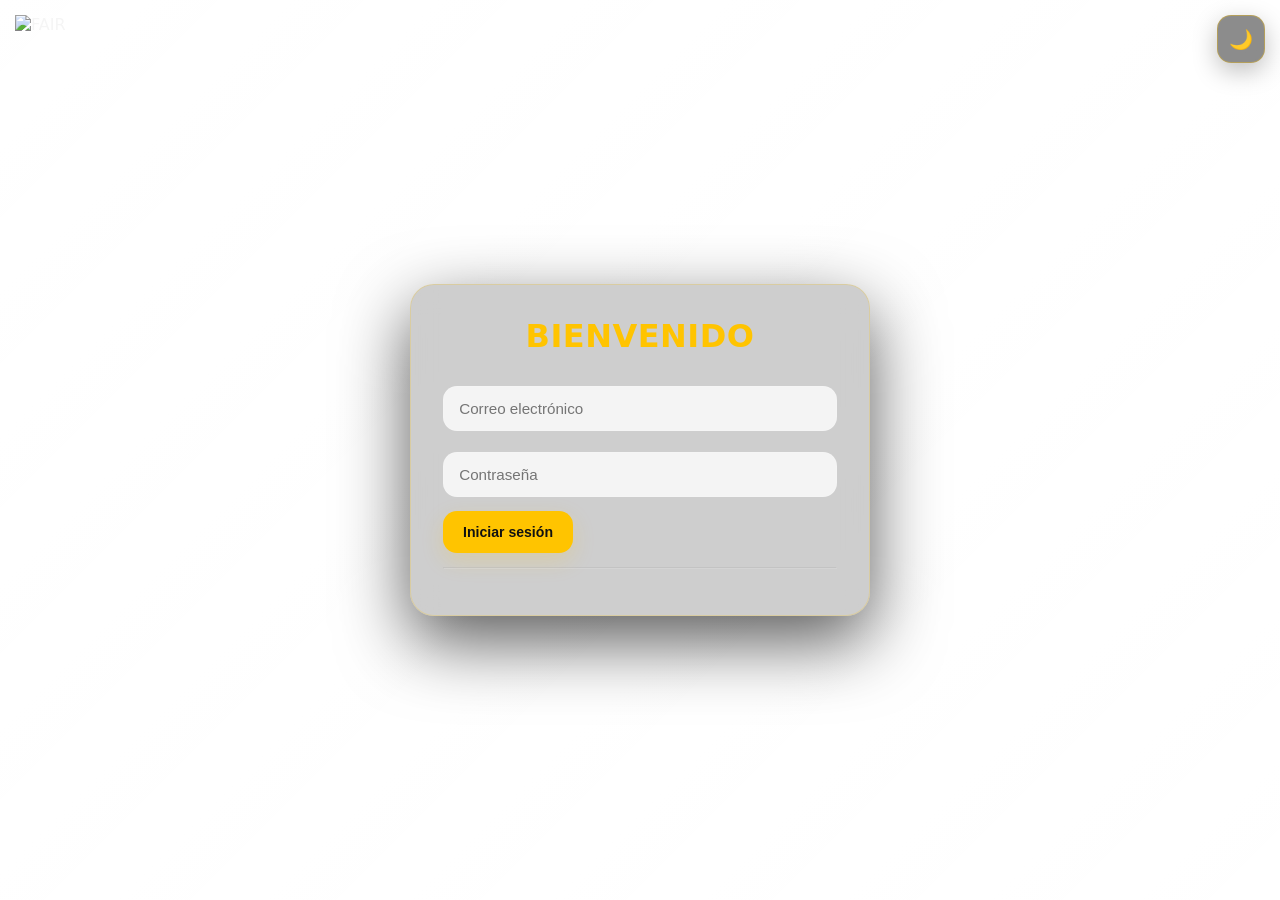
==== index - copia.html @ 2ac015f3 "se hacen mejoras ahora solo se muestran los ejercicios en curso" ====
<!DOCTYPE html>
<html lang="es">
<head>
  <meta charset="UTF-8" />
  <meta name="viewport" content="width=device-width, initial-scale=1.0">
  <title>Entrenador Físico - Plataforma</title>
  <link rel="stylesheet" href="styles.css">
</head>
<body>

  <!-- Interruptor Día/Noche -->
  <button id="modeSwitch" class="toggle-switch" title="Modo Día/Noche">🌙</button>

  <!-- INFO SESIÓN -->
  <div style="position:fixed; left:16px; bottom:16px; display:flex; gap:10px; z-index:20;">
    
    <button id="btnLogout" class="btn hidden" style="width:auto; padding:10px 12px;">Salir</button>
  </div>

  <!-- LOGIN -->
   <div class="brand-logo">
  <img
    src="https://res.cloudinary.com/djkpxiffa/image/upload/v1782253104/IMG_6513_eyqvqr.png"
    alt="FAIR">
  </div>
  <div class="container" id="loginPage">
    <h1 class="title">Bienvenido</h1>

    <input type="email" id="emailInput" placeholder="Correo electrónico">
    <input type="password" id="passwordInput" placeholder="Contraseña">
    <button class="btn" id="btnLogin">Iniciar sesión</button>

    <hr style="margin:14px 0; opacity:.2">

    
  </div>

  <!-- CUESTIONARIO -->
  <div class="container hidden" id="questionnairePage">
    <h1 class="title">Cuestionario Inicial</h1>

    <div class="slide">1. Prueba de Cooper: corre 12 minutos y registra la distancia.</div>
    <div class="slide">2. Prueba VAM: test progresivo para medir velocidad aeróbica máxima.</div>

    <div class="slide">
      <label>3. Objetivo principal:</label><br>
      <label><input type="radio" name="objetivo" value="Pérdida de peso"> Pérdida de peso</label><br>
      <label><input type="radio" name="objetivo" value="Hipertrofia"> Hipertrofia</label><br>
      <label><input type="radio" name="objetivo" value="Fuerza"> Fuerza</label><br>
      <label><input type="radio" name="objetivo" value="Prescripción médica"> Prescripción médica</label>
    </div>

    <div class="slide">4. Define un objetivo claro y medible.</div>
    <div class="slide">5. Da seguimiento a tu progreso.</div>
    <div class="slide">6. Fija tiempos realistas.</div>
    <div class="slide">7. Ajusta y celebra logros.</div>
    <div class="slide">8. No te compares con otros.</div>

    <div class="btn-row">
      <button class="btn" id="prevBtn">Anterior</button>
      <button class="btn" id="nextBtn">Siguiente</button>
    </div>
  </div>

<!-- DASHBOARD -->
<div class="container hidden dashboard-page" id="dashboardPage">

  <!-- HEADER -->
  <header class="dashboard-header">
    <div>
      <p class="dashboard-welcome">Bienvenido de nuevo 👋</p>
      <h1 class="dashboard-name" id="dashboardUserName">
        Usuario
      </h1>
    </div>

    <button class="dashboard-avatar-btn" id="btnGoProfile">
      👤
    </button>
  </header>

  <!-- HERO -->
  <section class="dashboard-hero">
    <div>
      <p class="dashboard-label">PROGRESO SEMANAL</p>

      <h2 id="dashboardProgressPercent">
        0%
      </h2>

      <p id="dashboardProgressText">
        0 ejercicios completados
      </p>
    </div>

    <div class="dashboard-ring">
      🔥
    </div>
  </section>

  <!-- QUICK ACTIONS -->
  <section class="dashboard-grid">

    <article class="dashboard-card" id="cardWorkout">
      <span>🏋️</span>
      <h3>Rutina</h3>
      <p>Entrenamiento del día</p>
    </article>

    <article class="dashboard-card" id="cardProfile">
      <span>👤</span>
      <h3>Perfil</h3>
      <p>Información personal</p>
    </article>

        <article class="dashboard-card" id="cardTherapies">
      <span>💆</span>
      <h3>Terapias</h3>
      <p>Recuperación y bienestar</p>
    </article>

  </section>

  <!-- TODAY -->
  <section class="dashboard-today">
    <div class="today-header">
      <h3>Rutina de hoy</h3>
      <span id="todayRoutineLabel">
        Semana 1 · Lunes
      </span>
    </div>

    <div id="todayExercisesPreview"></div>
  </section>

</div>

    <!-- PERFIL -->
  <div class="container hidden" id="profilePage">
  <h1 class="title">Mi Perfil</h1>
  <div id="profileCard" class="profile-card"></div>

  
  <details class="profile-edit-box">

  <summary>Editar perfil</summary>

  <img id="profilePreview"
       class="profile-photo hidden"
       alt="Foto de perfil">

  <label class="file-label">
    Foto de perfil:
  </label>

  <label for="profilePhoto"
         class="custom-file-btn">
    Cambiar foto
  </label>

  <input type="file"
         id="profilePhoto"
         accept="image/*"
         class="hidden-file">

  <label for="pName">Nombre:</label>
  <input type="text"
         id="pName"
         placeholder="Nombre">

  <label for="pAge">Edad:</label>
  <input type="number"
         id="pAge"
         placeholder="Edad">

  <label for="pWeight">Peso (kg):</label>
  <input type="number"
         id="pWeight"
         placeholder="Peso">

  <label for="pHeight">Altura:</label>
  <input type="number"
         id="pHeight"
         placeholder="Altura"
         step="0.01">

  <button class="btn"
          id="btnSaveProfile">
    Guardar perfil
  </button>

  <p id="profileSaved"
     class="hidden">
    ✅ Perfil guardado
  </p>

</details>
  <div class="btn-row">
    <button class="btn" id="btnBackToQuestionnaire">Anterior</button>
    <button class="btn" id="btnToExercises">Siguiente</button>
  </div>
</div>

  
  <!-- EJERCICIOS -->
<div class="container hidden exercise-layout" id="exercisePage">

  <!-- HEADER -->
  <header class="routine-header">
    <div>
      <h1 class="title routine-title">Mi Rutina</h1>
      <p id="routineSubtitle">Semana 1 · Lunes</p>
    </div>

    <button class="routine-menu-btn" id="btnRoutineMenu">
      ☰
    </button>
  </header>

  <!-- NAV SEMANA / DÍA -->
  <section class="routine-nav" id="routineNav">
    <div class="week-tabs">
      <button class="week-btn active" data-week="Semana 1">Semana 1</button>
      <button class="week-btn" data-week="Semana 2">Semana 2</button>
      <button class="week-btn" data-week="Semana 3">Semana 3</button>
      <button class="week-btn" data-week="Semana 4">Semana 4</button>
    </div>

    <div class="day-tabs">
      <button class="day-btn active" data-day="Lunes">Lunes</button>
      <button class="day-btn" data-day="Martes">Martes</button>
      <button class="day-btn" data-day="Miércoles">Miércoles</button>
      <button class="day-btn" data-day="Jueves">Jueves</button>
      <button class="day-btn" data-day="Viernes">Viernes</button>
      <button class="day-btn" data-day="Sábado">Sábado</button>
      <button class="day-btn" data-day="Domingo">Domingo</button>
    </div>
  </section>

  <!-- BODY -->
  <main class="routine-body">
    <section class="progress-card">
      <h3>Progreso semanal</h3>

      <p id="progressText">0 ejercicios completados</p>

      <div class="progress-bar">
        <div class="progress-fill" id="progressFill"></div>
      </div>

      <p id="progressPercent">0%</p>
    </section>

    <section class="routine-content">
      <h3 class="section-label">Ejercicios del día</h3>

      <div id="assignedVideos" class="assigned"></div>
      <div id="assignedImages" class="assigned"></div>
    </section>
  </main>

  <!-- FOOTER -->
  <footer class="routine-footer">
    <button class="btn" id="btnBackToProfile">Anterior</button>
  </footer>
</div>

<div class="container hidden" id="adminPage">

  <h1 class="title">Panel del Entrenador</h1>

  <!-- TABS -->
  <div class="admin-tabs">
    <button class="admin-tab-btn active" data-admin-tab="usersSection">
      Usuarios
    </button>

    <button class="admin-tab-btn" data-admin-tab="routineSection">
      Rutinas
    </button>

    <button class="admin-tab-btn" data-admin-tab="librarySection">
      Biblioteca
    </button>
  </div>

  <!-- =========================
       USUARIOS
  ========================== -->
  <div class="admin-section active" id="usersSection">

    <h3>Crear nuevo usuario</h3>

    <input type="text"
           id="newUserName"
           placeholder="Nombre del usuario">

    <input type="email"
           id="newUserEmail"
           placeholder="Correo del usuario">

    <input type="password"
           id="newUserPassword"
           placeholder="Contraseña">

    <button class="btn" id="btnCreateUser">
      Crear usuario
    </button>

    <hr style="margin:14px 0; opacity:.2">

    <h3>Seleccionar usuario</h3>

    <div style="display:flex; gap:10px; align-items:center;">
      <select id="userSelect"></select>

      <button
        class="btn-delete"
        id="btnDeleteUser"
        style="width:auto;"
      >
        ❌
      </button>
    </div>

    <hr style="margin:14px 0; opacity:.2">

    <h3>Perfil y cuestionario</h3>

    <div id="selectedUserProfile"></div>

  </div>

  <!-- =========================
       RUTINAS
  ========================== -->
  <div class="admin-section" id="routineSection">

    <h3>Asignar ejercicios</h3>

    <select id="routineDay">
      <option value="Lunes">Lunes</option>
      <option value="Martes">Martes</option>
      <option value="Miércoles">Miércoles</option>
      <option value="Jueves">Jueves</option>
      <option value="Viernes">Viernes</option>
      <option value="Sábado">Sábado</option>
      <option value="Domingo">Domingo</option>
    </select>

    <select id="exerciseSelect"></select>

    <input type="number"
           id="exerciseSets"
           placeholder="Series"
           min="1">

    <input type="number"
           id="exerciseReps"
           placeholder="Repeticiones"
           min="1">

    <input type="number"
           id="exerciseRest"
           placeholder="Descanso en segundos"
           min="0">

    <button class="btn" id="btnAssignExerciseToUser">
      Asignar ejercicio
    </button>

    <details>
      <summary>
        <strong>Ejercicios asignados</strong>
      </summary>

      <div id="selectedUserAssignments"
           style="margin-top:14px;">
      </div>
    </details>

  </div>

  <!-- =========================
       BIBLIOTECA
  ========================== -->
  <div class="admin-section" id="librarySection">

    <details open>

      <summary>
        <strong>Crear ejercicio</strong>
      </summary>

      <div style="margin-top:14px;">

        <select id="exerciseCategory">
          <option value="">Selecciona grupo muscular</option>
          <option value="Abdomen">Abdomen</option>
          <option value="Brazo">Brazo</option>
          <option value="Espalda">Espalda</option>
          <option value="Hombro">Hombro</option>
          <option value="Pecho">Pecho</option>
          <option value="Pierna">Pierna</option>
          <option value="Tríceps">Tríceps</option>
        </select>

        <input type="text"
               id="exerciseTitle"
               placeholder="Nombre del ejercicio">

        <input type="file"
       id="exerciseImageFile"
       accept="image/*,video/mp4,video/webm">

       <input type="url"
       id="exerciseImageUrl"
       placeholder="URL de imagen Cloudinary">
       
       <input type="url"
       id="exerciseVideoUrl"
       placeholder="URL del video Cloudinary">

        <button class="btn" id="btnAddExercise">
          Agregar a biblioteca
        </button>

      </div>

    </details>

    <details>

      <summary>
        <strong>Biblioteca de ejercicios</strong>
      </summary>

      <div id="exerciseLibraryList"
           style="margin-top:14px;">
      </div>

    </details>

  </div>

</div>
  <!-- FISIOTERAPIA -->
  <!-- FISIOTERAPIA -->
<div class="container hidden" id="physioPage">
  <h1 class="title">Terapias</h1>

  <div class="therapy-card">
    <h2>Fisioterapia y Rehabilitación</h2>

    <p>
      Agenda una valoración o solicita información sobre fisioterapia,
      rehabilitación y recuperación física.
    </p>

    <div class="therapy-info">
      <p><strong>Horario:</strong></p>
      <p>Lunes a Viernes</p>
      <p>10:00 AM - 6:00 PM</p>

      <p><strong>WhatsApp:</strong></p>
      <p>55 1242 3002</p>
    </div>

    <button class="btn" onclick="contactTherapy()">
      Solicitar información
    </button>
  </div>

  <div class="btn-row">
    <button class="btn" id="btnBackToExercises">Anterior</button>
  </div>
</div>

  <!-- JS PRINCIPAL -->
  <script src="app.js"></script>

</body>
</html>
---- styles.css ----
* {
  box-sizing: border-box;
}

.hidden {
  display: none !important;
}

body {
  margin: 0;
  min-height: 100vh;
  font-family: system-ui, -apple-system, BlinkMacSystemFont, "Segoe UI", sans-serif;
  display: flex;
  align-items: center;
  justify-content: center;

  background-image: url("https://res.cloudinary.com/djkpxiffa/image/upload/v1782249070/WhatsApp_Image_2026-06-23_at_3.04.52_PM_jxtj8s.jpg");

  background-size: cover;
  background-position: center center;
  background-repeat: no-repeat;
  background-attachment: fixed;

  color: #f5f5f5;
  position: relative;
}

/* MODO NOCHE PC */
body.dark-mode {
  background-image: url("https://res.cloudinary.com/djkpxiffa/image/upload/v1782249070/fghjdg_a3ujvw.jpg");
}

/* MÓVIL */
@media (max-width: 768px) {

  body {
    background-image: url("https://res.cloudinary.com/djkpxiffa/image/upload/v1782251378/vertical_noche_apxghs.jpg");

    background-size: cover;
    background-position: center center;
    background-repeat: no-repeat;
    background-attachment: scroll;
  }

  body.dark-mode {
    background-image: url("https://res.cloudinary.com/djkpxiffa/image/upload/v1782251378/vertical_dia_xj14wt.jpg");
  }

}

/* DÍA */
body::before {
  content: "";
  position: fixed;
  inset: 0;
  background:
    linear-gradient(
      135deg,
      rgba(255,255,255,.08),
      rgba(255,255,255,.02)
    );
  z-index: -1;
}

/* NOCHE */
body.dark-mode::before {
  content: "";
  position: fixed;
  inset: 0;
  background:
    linear-gradient(
      135deg,
      rgba(255,255,255,.08),
      rgba(255,255,255,.02)
    );
  z-index: -1;
}

.container {
  width: 92%;
  max-width: 460px;
  background: rgba(12, 12, 12, 0.20);
  border: 1px solid rgba(255, 196, 0, 0.22);
  border-radius: 24px;
  padding: 2rem;
  backdrop-filter: blur(12px);
  box-shadow: 0 25px 70px rgba(0,0,0,.65);
}

#adminPage,
#exercisePage {
  max-width: 820px;
}

.title {
  text-align: center;
  color: #ffc400;
  font-size: 2rem;
  margin: 0 0 1.5rem;
  text-transform: uppercase;
  letter-spacing: .5px;
}

h3,
h4,
summary {
  color: #ffc400;
}

p {
  line-height: 1.5;
}

input,
select {
  width: 100%;
  margin: .45rem 0 .9rem;
  padding: .8rem .95rem;
  border-radius: 14px;
  border: 1px solid rgba(255,255,255,.08);
  outline: none;
  background: #f4f4f4;
  color: #111;
  font-size: .95rem;
}

label {
  font-weight: 700;
}

.btn,
button,
.custom-file-btn,
.day-btn,
.week-btn,
.filter-btn,
.btn-edit {
  min-width: 130px;
  min-height: 42px;
  border: none;
  border-radius: 14px;
  background: #ffc400;
  color: #111 !important;
  font-weight: 900;
  font-size: .88rem;
  padding: .65rem 1rem;
  cursor: pointer;
  display: inline-flex;
  align-items: center;
  justify-content: center;
  text-align: center;
  transition: .2s ease;
  box-shadow: 0 8px 22px rgba(255,196,0,.18);
}

.btn:hover,
button:hover,
.custom-file-btn:hover,
.day-btn:hover,
.week-btn:hover,
.filter-btn:hover,
.btn-edit:hover {
  transform: translateY(-2px);
  box-shadow: 0 12px 28px rgba(255,196,0,.35);
  filter: brightness(1.05);
}

.btn:active,
button:active {
  transform: scale(.97);
}

.btn-delete {
  background: #ff2b2b !important;
  color: #fff !important;
  min-width: 42px;
  width: 42px;
  height: 42px;
  border-radius: 12px;
  box-shadow: 0 8px 22px rgba(255,43,43,.25);
}

.btn-row,
.week-tabs,
.day-tabs,
.filter-buttons {
  display: flex;
  flex-wrap: wrap;
  justify-content: center;
  gap: .55rem;
  margin: 1rem 0;
}

.week-btn.active,
.day-btn.active,
.filter-btn.active,
.btn-completed {
  background: #00c853 !important;
  color: #fff !important;
  box-shadow: 0 10px 25px rgba(0,200,83,.35);
}

.media-card,
.routine-day,
.progress-card,
.profile-card-inner,
.category-block,
details {
  background: linear-gradient(145deg, rgba(22,22,22,.96), rgba(35,35,35,.88));
  border: 1px solid rgba(255,196,0,.22);
  border-radius: 22px;
  padding: 1.1rem;
  margin: 1rem 0;
  box-shadow: 0 16px 40px rgba(0,0,0,.38);
}

.media-card strong {
  color: #ffc400;
  font-size: 1.08rem;
}

.media-card small {
  color: #cfcfcf;
}

.media-card img,
.media-card video {
  width: 100%;
  border-radius: 18px;
  margin-top: .8rem;
  border: 1px solid rgba(255,196,0,.18);
}

.routine-day h3,
.routine-day h4 {
  width: fit-content;
  min-width: 160px;
  margin: 0 auto 1rem;
  padding: .65rem 1rem;
  border-radius: 999px;
  background: #ffc400;
  color: #111;
  text-align: center;
  font-size: .9rem;
  font-weight: 900;
}

.progress-card {
  text-align: center;
}

.progress-bar {
  height: 16px;
  background: rgba(255,255,255,.12);
  border-radius: 999px;
  overflow: hidden;
  margin: .7rem 0;
}

.progress-fill {
  height: 100%;
  width: 0%;
  background: linear-gradient(90deg, #ffc400, #ff7a00);
  transition: width .3s ease;
}

.completed-card {
  border: 2px solid #00c853 !important;
  background: rgba(0,200,83,.12);
}

.profile-photo {
  width: 120px !important;
  height: 120px !important;
  border-radius: 50% !important;
  object-fit: cover !important;
  display: block !important;
  margin: 0 auto 1rem !important;
  border: 3px solid #ffc400 !important;
}

.profile-card-inner {
  text-align: center;
}

.profile-objective {
  color: #ffc400;
  font-weight: 800;
}

.profile-stats {
  display: grid;
  grid-template-columns: repeat(3, 1fr);
  gap: .75rem;
  margin-top: 1rem;
}

.profile-stats div {
  background: rgba(0,0,0,.35);
  border-radius: 16px;
  padding: .8rem;
}

.profile-stats strong,
.profile-stats span {
  display: block;
}

.profile-stats span {
  color: #ccc;
  font-size: .8rem;
}

.profile-placeholder {
  width: 120px;
  height: 120px;
  border-radius: 50%;
  background: #111;
  border: 3px solid #ffc400;
  display: flex;
  align-items: center;
  justify-content: center;
  font-size: 3rem;
  margin: 0 auto 1rem;
}

.toggle-switch {
  position: fixed;
  top: 15px;
  right: 15px;

  width: 48px;
  height: 48px;
  min-width: 48px;

  border-radius: 14px;

  background: rgba(0, 0, 0, 0.45);
  backdrop-filter: blur(10px);

  border: 1px solid rgba(255, 196, 0, 0.35);

  color: #ffc400;
  font-size: 1.2rem;

  display: flex;
  align-items: center;
  justify-content: center;

  box-shadow: 0 8px 24px rgba(0,0,0,.25);

  z-index: 999;
  transition: all .25s ease;
}

.toggle-switch:hover {
  transform: translateY(-2px);
  border-color: rgba(255,196,0,.8);
  box-shadow: 0 12px 28px rgba(255,196,0,.2);
}

#whoami {
  background: #111 !important;
  color: #ffc400 !important;
  padding: 8px 14px;
  border-radius: 999px;
  font-size: 13px;
  font-weight: 800;
  border: 1px solid rgba(255,196,0,.35);
}

.hidden-file {
  display: none;
}

.custom-file-btn {
  width: 100%;
  margin-bottom: 1rem;
}

summary {
  cursor: pointer;
  font-weight: 900;
}

@media (max-width: 768px) {
  body {
    align-items: center;
    justify-content: center;
    padding: 0;
  }

  .container {
    width: 94%;
    padding: 1.4rem;
  }

  .title {
    font-size: 1.6rem;
  }

  .profile-stats {
    grid-template-columns: 1fr;
  }

  .btn,
  button,
  .day-btn,
  .week-btn,
  .filter-btn,
  .btn-edit,
  .custom-file-btn {
    width: 100%;
    max-width: 260px;
  }

  .btn-delete {
    width: 42px;
    min-width: 42px;
  }
}

/* =========================
   PREMIUM ROUTINE SCREEN
========================= */

.exercise-layout {
  max-width: 960px;
  padding: 0;
  overflow: hidden;
}

.routine-header {
  display: flex;
  align-items: center;
  justify-content: space-between;
  padding: 1.4rem 1.6rem;
  border-bottom: 1px solid rgba(255,255,255,.08);
  background: rgba(0,0,0,.35);
}

.routine-title {
  text-align: left;
  margin: 0;
  font-size: 1.6rem;
  color: #fff;
}

#routineSubtitle {
  margin: .3rem 0 0;
  color: #ffc400;
  font-weight: 700;
}

.routine-menu-btn {
  display: none;
  width: 44px;
  height: 44px;
  min-width: 44px;
  border-radius: 12px;
  background: #ffc400;
  color: #111;
  font-size: 1.2rem;
}

.routine-nav {
  padding: 1rem 1.6rem;
  background: rgba(255,255,255,.025);
  border-bottom: 1px solid rgba(255,255,255,.08);
}

.week-tabs,
.day-tabs {
  justify-content: flex-start;
}

.week-btn,
.day-btn {
  width: auto;
  min-width: 92px;
  height: 36px;
  border-radius: 999px;
  background: rgba(255,255,255,.08);
  color: #eaeaea !important;
  box-shadow: none;
}

.week-btn.active,
.day-btn.active {
  background: #ffc400 !important;
  color: #111 !important;
}

.routine-body {
  padding: 1.4rem 1.6rem;
}

.progress-card {
  margin-top: 0;
}

.section-label {
  color: #fff;
  margin-top: 1.5rem;
}

.routine-footer {
  padding: 1rem 1.6rem 1.4rem;
  border-top: 1px solid rgba(255,255,255,.08);
  display: flex;
  justify-content: flex-start;
}

.routine-footer .btn {
  width: auto;
}

/* MÓVIL */
@media (max-width: 768px) {
  .exercise-layout {
    width: 94%;
  }

  .routine-header {
    padding: 1rem;
  }

  .routine-title {
    font-size: 1.35rem;
  }

  .routine-menu-btn {
    display: inline-flex;
  }

  .routine-nav {
    display: none;
    padding: 1rem;
  }

  .routine-nav.open {
    display: block;
  }

  .week-tabs,
  .day-tabs {
    justify-content: center;
  }

  .week-btn,
  .day-btn {
    min-width: 110px;
  }

  .routine-body {
    padding: 1rem;
  }

  .routine-footer {
    justify-content: center;
  }
}

/* =========================
   PREMIUM EXERCISE CARDS
========================= */

.exercise-card {
  display: grid;
  grid-template-columns: 220px 1fr;
  gap: 1.2rem;
  background: linear-gradient(145deg, rgba(18,18,18,.98), rgba(32,32,32,.92));
  border: 1px solid rgba(255,196,0,.16);
  border-radius: 24px;
  padding: 1rem;
  margin-bottom: 1rem;
  box-shadow: 0 18px 45px rgba(0,0,0,.42);
  overflow: hidden;
}

.exercise-media img,
.exercise-media video {
  width: 100%;
  height: 170px;
  object-fit: cover;
  border-radius: 18px;
  border: 1px solid rgba(255,196,0,.14);
}

.exercise-info {
  display: flex;
  flex-direction: column;
  justify-content: space-between;
}

.exercise-top {
  display: flex;
  justify-content: space-between;
  gap: .7rem;
  align-items: center;
}

.exercise-category {
  background: rgba(255,196,0,.12);
  color: #ffc400;
  border: 1px solid rgba(255,196,0,.25);
  padding: .35rem .65rem;
  border-radius: 999px;
  font-size: .75rem;
  font-weight: 800;
}

.exercise-status {
  color: #aaa;
  font-size: .75rem;
  font-weight: 700;
}

.exercise-card h3 {
  color: #fff;
  margin: .8rem 0;
  font-size: 1.35rem;
}

.exercise-metrics {
  display: flex;
  flex-wrap: wrap;
  gap: .5rem;
  margin-bottom: 1rem;
}

.exercise-metrics span {
  background: rgba(255,255,255,.06);
  border-radius: 12px;
  padding: .45rem .65rem;
  font-size: .82rem;
  color: #eaeaea;
}

.complete-btn {
  width: fit-content;
  border: none;
  border-radius: 14px;
  background: #ffc400;
  color: #111;
  padding: .7rem 1rem;
  font-weight: 900;
  cursor: pointer;
  transition: .2s ease;
}

.complete-btn:hover {
  transform: translateY(-2px);
  box-shadow: 0 12px 28px rgba(255,196,0,.28);
}

.complete-btn.done {
  background: #00c853;
  color: #fff;
}

.completed-card {
  border-color: rgba(0,200,83,.5);
  background: linear-gradient(145deg, rgba(0,80,40,.35), rgba(20,20,20,.95));
}

/* MOBILE CARDS */
@media (max-width: 768px) {
  .exercise-card {
    grid-template-columns: 1fr;
  }

  .exercise-media img,
  .exercise-media video {
    height: 220px;
  }

  .exercise-top {
    align-items: flex-start;
  }

  .complete-btn {
    width: 100%;
  }
}
/* =========================
   DASHBOARD PREMIUM
========================= */

.dashboard-page {
  max-width: 1100px;
}

.dashboard-header {
  display: flex;
  justify-content: space-between;
  align-items: center;
}

.dashboard-welcome {
  color: #aaa;
  margin-bottom: .3rem;
}

.dashboard-name {
  margin: 0;
  font-size: 2rem;
  color: #fff;
}

.dashboard-avatar-btn {
  width: 52px;
  height: 52px;
  min-width: 52px;
  border-radius: 16px;
  font-size: 1.2rem;
}

.dashboard-hero {
  margin-top: 1.5rem;
  background: linear-gradient(135deg, #ffc400, #ff8c00);
  border-radius: 28px;
  padding: 1.5rem;
  display: flex;
  justify-content: space-between;
  align-items: center;
  color: #111;
}

.dashboard-label {
  font-size: .8rem;
  font-weight: 800;
  letter-spacing: 1px;
}

.dashboard-hero h2 {
  margin: .3rem 0;
  font-size: 3rem;
}

.dashboard-ring {
  width: 90px;
  height: 90px;
  border-radius: 50%;
  background: rgba(255,255,255,.2);
  display: flex;
  align-items: center;
  justify-content: center;
  font-size: 2rem;
}

.dashboard-grid {
  margin-top: 1.5rem;
  display: grid;
  grid-template-columns: repeat(3, 1fr);
  gap: 1rem;
}

.dashboard-card {
  background: linear-gradient(145deg, rgba(18,18,18,.96), rgba(35,35,35,.88));
  border: 1px solid rgba(255,196,0,.15);
  border-radius: 24px;
  padding: 1.2rem;
  cursor: pointer;
  transition: .2s ease;
}

.dashboard-card:hover {
  transform: translateY(-4px);
  border-color: rgba(255,196,0,.35);
}

.dashboard-card span {
  font-size: 2rem;
}

.dashboard-card h3 {
  margin: .8rem 0 .3rem;
  color: #fff;
}

.dashboard-card p {
  color: #aaa;
  font-size: .9rem;
}

.dashboard-today {
  margin-top: 1.5rem;
}

.today-header {
  display: flex;
  justify-content: space-between;
  align-items: center;
}

.today-item {
  margin-top: 1rem;
  display: flex;
  gap: 1rem;
  align-items: center;
  background: rgba(255,255,255,.03);
  border-radius: 18px;
  padding: .8rem;
}

.today-item img {
  width: 90px;
  height: 70px;
  object-fit: cover;
  border-radius: 14px;
}

.today-item strong {
  color: #fff;
}

.today-item p {
  color: #aaa;
  margin-top: .3rem;
}

@media (max-width: 768px) {
  .dashboard-grid {
    grid-template-columns: 1fr;
  }

  .dashboard-hero {
    flex-direction: column;
    align-items: flex-start;
    gap: 1rem;
  }

  .today-header {
    flex-direction: column;
    align-items: flex-start;
    gap: .5rem;
  }
}

.profile-edit-box {
  margin-top: 1rem;
}

.profile-edit-box summary {
  background: #ffc400;
  color: #111;
  border-radius: 14px;
  padding: 0.85rem 1rem;
  text-align: center;
  cursor: pointer;
  font-weight: 900;
  list-style: none;
}

.profile-edit-box summary::-webkit-details-marker {
  display: none;
}

.profile-edit-box[open] summary {
  margin-bottom: 1rem;
}
.admin-section {
  display: none !important;
}

.admin-section.active {
  display: block !important;
}

.admin-tabs {
  display: flex;
  gap: 10px;
  justify-content: center;
  flex-wrap: wrap;
  margin-bottom: 20px;
}

.admin-tab-btn.active {
  background: #ffc400 !important;
  color: #111 !important;
}

.admin-routine-day summary {
  background: rgba(255, 196, 0, 0.12);
  border: 1px solid rgba(255, 196, 0, 0.25);
  border-radius: 14px;
  padding: 0.8rem 1rem;
  color: #ffc400;
  font-weight: 900;
  cursor: pointer;
}

.admin-routine-day[open] summary {
  margin-bottom: 1rem;
}

.brand-logo {
  position: fixed;
  top: 15px;
  left: 15px;
  transform: none;
  z-index: 1000;
}

.brand-logo img {
  width: 70px;
  height: auto;
}

@media (max-width: 768px) {

  .brand-logo img {
    width: 90px;
  }

}

html,
body {
  max-width: 100%;
  overflow-x: hidden;
}

@media (max-width: 768px) {
  body {
    width: 100%;
    overflow-x: hidden;
  }

  .container,
  .exercise-layout,
  .dashboard-page {
    max-width: 94vw;
    overflow-x: hidden;
  }

  .btn-row,
  .routine-footer,
  .admin-tabs {
    max-width: 100%;
    overflow-x: hidden;
  }

  #btnLogout {
    max-width: 120px;
  }
}
.therapy-card {
  text-align: center;
  padding: 1.5rem;
  border-radius: 20px;

  background: rgba(0,0,0,.45);
  backdrop-filter: blur(12px);

  border: 1px solid rgba(255,196,0,.25);
}

.therapy-card h2 {
  color: #ffc400;
  margin-bottom: 1rem;
}

.therapy-info {
  margin: 1rem 0;
  line-height: 1.8;
}
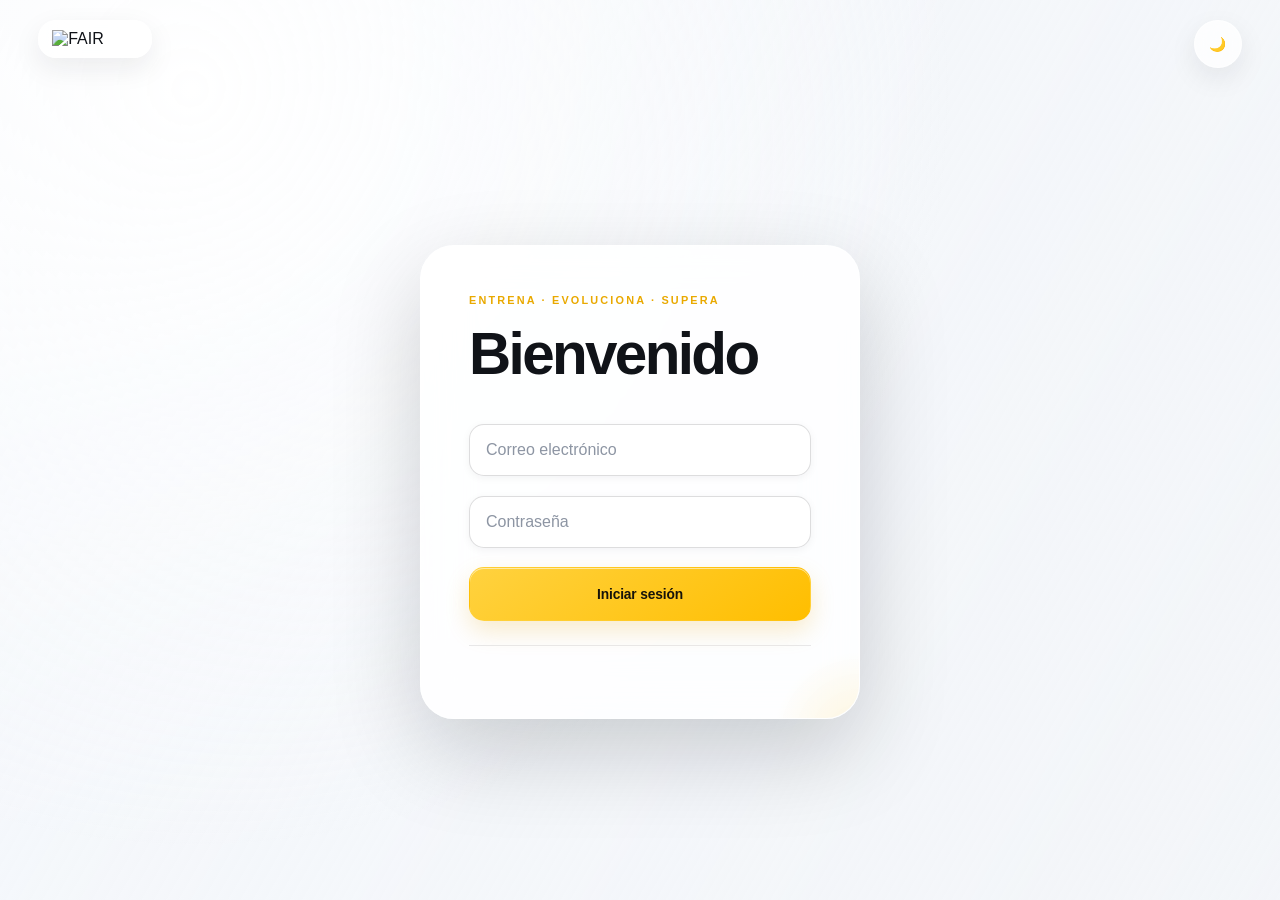
==== commit ba35e8e9: "Se hace resposive todo" ====
--- a/index - copia.html
+++ b/index - copia.html
@@ -82,7 +82,7 @@
   <!-- HERO -->
   <section class="dashboard-hero">
     <div>
-      <p class="dashboard-label">PROGRESO SEMANAL</p>
+      <p class="dashboard-label">PROGRESO MENSUAL</p>
 
       <h2 id="dashboardProgressPercent">
         0%
@@ -281,6 +281,10 @@
 
     <button class="admin-tab-btn" data-admin-tab="librarySection">
       Biblioteca
+    </button>
+
+    <button class="admin-tab-btn" data-admin-tab="subscriptionsSection">
+    Suscripciones
     </button>
   </div>
 
@@ -443,6 +447,42 @@
 
   </div>
 
+
+  <div class="admin-section" id="subscriptionsSection">
+  <h3>Suscripciones</h3>
+
+  <div class="subscription-summary">
+    <div>Total: <strong id="totalCount">0</strong></div>
+    <div>🔴 Vencidos: <strong id="expiredCount">0</strong></div>
+    <div>🟡 Por vencer: <strong id="warningCount">0</strong></div>
+    <div>🟢 Activos: <strong id="activeCount">0</strong></div>
+  </div>
+
+  <label for="subscriptionFilter">Filtrar por estado:</label>
+  <select id="subscriptionFilter">
+    <option value="all">Todos</option>
+    <option value="active">🟢 Activos</option>
+    <option value="warning">🟡 Por vencer</option>
+    <option value="expired">🔴 Vencidos</option>
+  </select>
+
+  <div class="subscription-table-wrap">
+    <table class="subscription-table">
+      <thead>
+        <tr>
+          <th>Usuario</th>
+          <th>Correo</th>
+          <th>Inicio</th>
+          <th>Vence</th>
+          <th>Días restantes</th>
+          <th>Estado</th>
+          <th>Acción</th>
+        </tr>
+      </thead>
+      <tbody id="subscriptionsList"></tbody>
+    </table>
+  </div>
+</div>
 </div>
   <!-- FISIOTERAPIA -->
   <!-- FISIOTERAPIA -->
@@ -455,15 +495,16 @@
     <p>
       Agenda una valoración o solicita información sobre fisioterapia,
       rehabilitación y recuperación física.
+      PREVIA CITA
     </p>
 
     <div class="therapy-info">
       <p><strong>Horario:</strong></p>
       <p>Lunes a Viernes</p>
-      <p>10:00 AM - 6:00 PM</p>
+      <p>12:00 AM - 5:00 PM</p>
 
       <p><strong>WhatsApp:</strong></p>
-      <p>55 1242 3002</p>
+      <p>55 5997 0953</p>
     </div>
 
     <button class="btn" onclick="contactTherapy()">
--- a/styles.css
+++ b/styles.css
@@ -1,131 +1,346 @@
+:root {
+  --bg: #f3f5f8;
+  --surface: rgba(255, 255, 255, .84);
+  --surface-solid: #ffffff;
+  --surface-soft: rgba(247, 249, 252, .88);
+  --text: #101318;
+  --text-soft: #626a77;
+  --text-faint: #8d95a3;
+  --line: rgba(16, 19, 24, .09);
+  --line-strong: rgba(16, 19, 24, .14);
+  --accent: #ffbe00;
+  --accent-strong: #e9a900;
+  --accent-soft: rgba(255, 190, 0, .14);
+  --success: #19a963;
+  --success-soft: rgba(25, 169, 99, .12);
+  --danger: #e5484d;
+  --danger-soft: rgba(229, 72, 77, .12);
+  --warning: #d99000;
+  --warning-soft: rgba(217, 144, 0, .13);
+  --shadow-xs: 0 2px 8px rgba(21, 29, 40, .05);
+  --shadow-sm: 0 10px 28px rgba(21, 29, 40, .08);
+  --shadow-md: 0 20px 55px rgba(21, 29, 40, .12);
+  --shadow-lg: 0 32px 90px rgba(8, 12, 18, .18);
+  --radius-sm: 12px;
+  --radius-md: 18px;
+  --radius-lg: 26px;
+  --radius-xl: 34px;
+  --ease: cubic-bezier(.2, .75, .25, 1);
+  --fast: 180ms;
+  --normal: 320ms;
+}
+
 * {
   box-sizing: border-box;
 }
 
-.hidden {
-  display: none !important;
+html {
+  min-height: 100%;
+  scroll-behavior: smooth;
 }
 
 body {
   margin: 0;
+  width: 100%;
+  min-width: 0;
   min-height: 100vh;
-  font-family: system-ui, -apple-system, BlinkMacSystemFont, "Segoe UI", sans-serif;
+  padding: clamp(5.5rem, 9vw, 7rem) 1rem 3rem;
   display: flex;
   align-items: center;
   justify-content: center;
-
+  overflow-x: hidden;
+  color: var(--text);
+  font-family: Inter, ui-sans-serif, -apple-system, BlinkMacSystemFont, "Segoe UI", sans-serif;
+  background-color: var(--bg);
   background-image: url("https://res.cloudinary.com/djkpxiffa/image/upload/v1782249070/WhatsApp_Image_2026-06-23_at_3.04.52_PM_jxtj8s.jpg");
-
   background-size: cover;
-  background-position: center center;
+  background-position: center;
   background-repeat: no-repeat;
   background-attachment: fixed;
-
-  color: #f5f5f5;
-  position: relative;
-}
-
-/* MODO NOCHE PC */
-body.dark-mode {
-  background-image: url("https://res.cloudinary.com/djkpxiffa/image/upload/v1782249070/fghjdg_a3ujvw.jpg");
-}
-
-/* MÓVIL */
-@media (max-width: 768px) {
-
-  body {
-    background-image: url("https://res.cloudinary.com/djkpxiffa/image/upload/v1782251378/vertical_noche_apxghs.jpg");
-
-    background-size: cover;
-    background-position: center center;
-    background-repeat: no-repeat;
-    background-attachment: scroll;
-  }
-
-  body.dark-mode {
-    background-image: url("https://res.cloudinary.com/djkpxiffa/image/upload/v1782251378/vertical_dia_xj14wt.jpg");
-  }
-
-}
-
-/* DÍA */
+  transition: color var(--normal) var(--ease), background-color var(--normal) var(--ease);
+}
+
 body::before {
   content: "";
   position: fixed;
   inset: 0;
+  z-index: -1;
+  pointer-events: none;
   background:
-    linear-gradient(
-      135deg,
-      rgba(255,255,255,.08),
-      rgba(255,255,255,.02)
-    );
-  z-index: -1;
-}
-
-/* NOCHE */
+    radial-gradient(circle at 15% 10%, rgba(255,255,255,.96), rgba(255,255,255,.4) 32%, transparent 56%),
+    linear-gradient(120deg, rgba(245,248,252,.92), rgba(245,248,252,.66) 46%, rgba(245,248,252,.26));
+}
+
+body.dark-mode {
+  --bg: #080a0d;
+  --surface: rgba(17, 20, 25, .84);
+  --surface-solid: #111419;
+  --surface-soft: rgba(25, 29, 35, .9);
+  --text: #f6f7f9;
+  --text-soft: #aab0ba;
+  --text-faint: #777f8b;
+  --line: rgba(255, 255, 255, .09);
+  --line-strong: rgba(255, 255, 255, .16);
+  --shadow-xs: 0 2px 8px rgba(0, 0, 0, .18);
+  --shadow-sm: 0 12px 32px rgba(0, 0, 0, .26);
+  --shadow-md: 0 24px 64px rgba(0, 0, 0, .38);
+  --shadow-lg: 0 35px 100px rgba(0, 0, 0, .55);
+  background-image: url("https://res.cloudinary.com/djkpxiffa/image/upload/v1782249070/fghjdg_a3ujvw.jpg");
+}
+
 body.dark-mode::before {
+  background:
+    radial-gradient(circle at 15% 10%, rgba(21,25,31,.82), transparent 42%),
+    linear-gradient(120deg, rgba(4,6,8,.92), rgba(4,6,8,.7) 52%, rgba(4,6,8,.42));
+}
+
+button,
+input,
+select {
+  font: inherit;
+  max-width: 100%;
+}
+
+img,
+video,
+canvas {
+  max-width: 100%;
+}
+
+.container,
+.container > *,
+.routine-header > *,
+.routine-body > *,
+.dashboard-header > *,
+.dashboard-hero > *,
+.dashboard-grid > *,
+.exercise-card > *,
+.exercise-info > *,
+.today-item > *,
+.admin-section,
+.admin-section > * {
+  min-width: 0;
+}
+
+button,
+summary,
+select,
+label[for] {
+  -webkit-tap-highlight-color: transparent;
+}
+
+.hidden {
+  display: none !important;
+}
+
+.brand-logo {
+  position: fixed;
+  top: 1.25rem;
+  left: clamp(1rem, 3vw, 2.5rem);
+  z-index: 30;
+  display: grid;
+  place-items: center;
+  padding: .55rem .8rem;
+  border: 1px solid rgba(255,255,255,.46);
+  border-radius: 18px;
+  background: rgba(255,255,255,.7);
+  box-shadow: var(--shadow-sm);
+  backdrop-filter: blur(18px) saturate(150%);
+  animation: fade-down .65s var(--ease) both;
+}
+
+.brand-logo img {
+  display: block;
+  width: clamp(62px, 7vw, 86px);
+  height: auto;
+}
+
+.toggle-switch {
+  position: fixed;
+  top: 1.25rem;
+  right: clamp(1rem, 3vw, 2.5rem);
+  z-index: 40;
+  width: 48px;
+  min-width: 48px;
+  height: 48px;
+  min-height: 48px;
+  padding: 0;
+  border: 1px solid rgba(255,255,255,.55);
+  border-radius: 50%;
+  background: rgba(255,255,255,.76);
+  color: #171a20 !important;
+  box-shadow: var(--shadow-sm);
+  backdrop-filter: blur(18px) saturate(150%);
+}
+
+body.dark-mode .brand-logo,
+body.dark-mode .toggle-switch {
+  border-color: rgba(255,255,255,.12);
+  background: rgba(15,18,22,.76);
+}
+
+body.dark-mode .toggle-switch {
+  color: #fff !important;
+}
+
+#whoami {
+  position: fixed;
+  left: clamp(1rem, 3vw, 2.5rem);
+  bottom: 1.25rem;
+  z-index: 20;
+  max-width: min(58vw, 420px);
+  padding: .7rem 1rem;
+  overflow: hidden;
+  border: 1px solid var(--line);
+  border-radius: 999px;
+  background: var(--surface);
+  color: var(--text-soft);
+  box-shadow: var(--shadow-sm);
+  backdrop-filter: blur(18px);
+  font-size: .8rem;
+  font-weight: 750;
+  text-overflow: ellipsis;
+  white-space: nowrap;
+}
+
+.container {
+  position: relative;
+  width: min(100%, 500px);
+  padding: clamp(1.4rem, 4vw, 2.35rem);
+  border: 1px solid rgba(255,255,255,.55);
+  border-radius: var(--radius-xl);
+  background: var(--surface);
+  box-shadow: var(--shadow-lg);
+  backdrop-filter: blur(24px) saturate(145%);
+  animation: page-enter .62s var(--ease) both;
+  overflow-wrap: anywhere;
+}
+
+body.dark-mode .container {
+  border-color: rgba(255,255,255,.1);
+}
+
+#loginPage {
+  width: min(100%, 440px);
+  padding: clamp(2rem, 5vw, 3rem);
+  overflow: hidden;
+}
+
+#loginPage::before {
+  content: "ENTRENA · EVOLUCIONA · SUPERA";
+  display: block;
+  margin-bottom: 1.15rem;
+  color: var(--accent-strong);
+  font-size: .68rem;
+  font-weight: 900;
+  letter-spacing: .2em;
+}
+
+#loginPage::after {
   content: "";
-  position: fixed;
-  inset: 0;
-  background:
-    linear-gradient(
-      135deg,
-      rgba(255,255,255,.08),
-      rgba(255,255,255,.02)
-    );
-  z-index: -1;
-}
-
-.container {
-  width: 92%;
-  max-width: 460px;
-  background: rgba(12, 12, 12, 0.20);
-  border: 1px solid rgba(255, 196, 0, 0.22);
-  border-radius: 24px;
-  padding: 2rem;
-  backdrop-filter: blur(12px);
-  box-shadow: 0 25px 70px rgba(0,0,0,.65);
+  position: absolute;
+  width: 180px;
+  height: 180px;
+  right: -90px;
+  bottom: -110px;
+  border-radius: 50%;
+  background: radial-gradient(circle, var(--accent-soft), transparent 68%);
+  pointer-events: none;
 }
 
 #adminPage,
-#exercisePage {
-  max-width: 820px;
+#exercisePage,
+#dashboardPage {
+  width: min(100%, 1080px);
+  max-width: 1080px;
 }
 
 .title {
-  text-align: center;
-  color: #ffc400;
-  font-size: 2rem;
   margin: 0 0 1.5rem;
-  text-transform: uppercase;
-  letter-spacing: .5px;
+  color: var(--text);
+  font-size: clamp(1.8rem, 5vw, 2.65rem);
+  font-weight: 900;
+  letter-spacing: -.045em;
+  line-height: 1.04;
+  text-align: left;
+  text-transform: none;
+}
+
+#loginPage .title {
+  margin-bottom: 2rem;
+  font-size: clamp(2.4rem, 7vw, 3.65rem);
+}
+
+h2,
+h3,
+h4,
+p {
+  margin-top: 0;
 }
 
 h3,
 h4,
 summary {
-  color: #ffc400;
+  color: var(--text);
+}
+
+h3 {
+  margin-bottom: .9rem;
+  font-size: 1.05rem;
+  font-weight: 850;
+  letter-spacing: -.02em;
 }
 
 p {
-  line-height: 1.5;
+  color: var(--text-soft);
+  line-height: 1.65;
+}
+
+hr {
+  height: 1px;
+  margin: 1.5rem 0 !important;
+  border: 0;
+  background: var(--line);
+  opacity: 1 !important;
+}
+
+label {
+  display: inline-block;
+  margin-top: .25rem;
+  color: var(--text-soft);
+  font-size: .78rem;
+  font-weight: 800;
+  letter-spacing: .02em;
 }
 
 input,
 select {
   width: 100%;
-  margin: .45rem 0 .9rem;
-  padding: .8rem .95rem;
-  border-radius: 14px;
-  border: 1px solid rgba(255,255,255,.08);
-  outline: none;
-  background: #f4f4f4;
-  color: #111;
-  font-size: .95rem;
-}
-
-label {
-  font-weight: 700;
+  min-height: 52px;
+  margin: .42rem 0 .85rem;
+  padding: .78rem 1rem;
+  border: 1px solid var(--line-strong);
+  border-radius: 15px;
+  outline: 0;
+  background: var(--surface-solid);
+  color: var(--text);
+  box-shadow: inset 0 1px 0 rgba(255,255,255,.5), var(--shadow-xs);
+  transition: border-color var(--fast), box-shadow var(--fast), transform var(--fast);
+}
+
+input::placeholder {
+  color: var(--text-faint);
+}
+
+input:hover,
+select:hover {
+  border-color: rgba(255,190,0,.45);
+}
+
+input:focus,
+select:focus {
+  border-color: var(--accent);
+  box-shadow: 0 0 0 4px var(--accent-soft), var(--shadow-xs);
 }
 
 .btn,
@@ -135,22 +350,38 @@
 .week-btn,
 .filter-btn,
 .btn-edit {
-  min-width: 130px;
-  min-height: 42px;
-  border: none;
-  border-radius: 14px;
-  background: #ffc400;
-  color: #111 !important;
-  font-weight: 900;
-  font-size: .88rem;
-  padding: .65rem 1rem;
+  position: relative;
+  min-width: 132px;
+  min-height: 48px;
+  padding: .75rem 1.15rem;
+  overflow: hidden;
+  border: 1px solid transparent;
+  border-radius: 15px;
+  background: linear-gradient(145deg, #ffd23f, var(--accent));
+  color: #16130a !important;
+  box-shadow: 0 10px 24px rgba(224,161,0,.2), inset 0 1px 0 rgba(255,255,255,.55);
   cursor: pointer;
   display: inline-flex;
   align-items: center;
   justify-content: center;
+  gap: .45rem;
+  font-size: .86rem;
+  font-weight: 850;
+  letter-spacing: -.01em;
   text-align: center;
-  transition: .2s ease;
-  box-shadow: 0 8px 22px rgba(255,196,0,.18);
+  transition: transform var(--fast) var(--ease), box-shadow var(--fast), filter var(--fast), border-color var(--fast);
+}
+
+.btn::after,
+button::after,
+.custom-file-btn::after {
+  content: "";
+  position: absolute;
+  inset: 0;
+  background: linear-gradient(115deg, transparent 25%, rgba(255,255,255,.3), transparent 70%);
+  transform: translateX(-120%);
+  transition: transform .55s var(--ease);
+  pointer-events: none;
 }
 
 .btn:hover,
@@ -161,23 +392,34 @@
 .filter-btn:hover,
 .btn-edit:hover {
   transform: translateY(-2px);
-  box-shadow: 0 12px 28px rgba(255,196,0,.35);
-  filter: brightness(1.05);
+  box-shadow: 0 15px 32px rgba(224,161,0,.28), inset 0 1px 0 rgba(255,255,255,.6);
+  filter: saturate(1.05);
+}
+
+.btn:hover::after,
+button:hover::after,
+.custom-file-btn:hover::after {
+  transform: translateX(120%);
 }
 
 .btn:active,
-button:active {
-  transform: scale(.97);
-}
-
-.btn-delete {
-  background: #ff2b2b !important;
-  color: #fff !important;
-  min-width: 42px;
-  width: 42px;
-  height: 42px;
-  border-radius: 12px;
-  box-shadow: 0 8px 22px rgba(255,43,43,.25);
+button:active,
+.custom-file-btn:active {
+  transform: translateY(0) scale(.975);
+}
+
+.btn:focus-visible,
+button:focus-visible,
+.custom-file-btn:focus-visible,
+summary:focus-visible {
+  outline: 3px solid rgba(255,190,0,.42);
+  outline-offset: 3px;
+}
+
+#loginPage .btn {
+  width: 100%;
+  min-height: 54px;
+  margin-top: .35rem;
 }
 
 .btn-row,
@@ -186,119 +428,222 @@
 .filter-buttons {
   display: flex;
   flex-wrap: wrap;
+  align-items: center;
   justify-content: center;
-  gap: .55rem;
-  margin: 1rem 0;
+  gap: .65rem;
+  margin: 1.25rem 0;
+  max-width: 100%;
+}
+
+.week-btn,
+.day-btn,
+.filter-btn,
+.admin-tab-btn,
+.btn-edit {
+  min-width: 0;
+  min-height: 42px;
+  border-color: var(--line);
+  background: var(--surface-solid);
+  color: var(--text-soft) !important;
+  box-shadow: var(--shadow-xs);
 }
 
 .week-btn.active,
 .day-btn.active,
 .filter-btn.active,
+.admin-tab-btn.active,
 .btn-completed {
-  background: #00c853 !important;
-  color: #fff !important;
-  box-shadow: 0 10px 25px rgba(0,200,83,.35);
-}
-
+  border-color: transparent;
+  background: var(--text) !important;
+  color: var(--surface-solid) !important;
+  box-shadow: 0 10px 24px rgba(15,20,27,.2);
+}
+
+.btn-delete {
+  width: 46px !important;
+  min-width: 46px !important;
+  height: 46px;
+  min-height: 46px;
+  padding: 0;
+  border-radius: 14px;
+  background: var(--danger-soft) !important;
+  color: var(--danger) !important;
+  box-shadow: none;
+}
+
+.btn-delete:hover {
+  box-shadow: 0 10px 22px rgba(229,72,77,.18);
+}
+
+.btn-edit {
+  padding: .55rem .8rem;
+  font-size: .76rem;
+}
+
+.hidden-file {
+  display: none;
+}
+
+.custom-file-btn {
+  margin: .5rem 0 1rem;
+}
+
+.slide,
 .media-card,
 .routine-day,
 .progress-card,
 .profile-card-inner,
+.profile-edit-box,
 .category-block,
+details,
+.therapy-card,
+.dashboard-card,
+.dashboard-today {
+  border: 1px solid var(--line);
+  border-radius: var(--radius-lg);
+  background: var(--surface-solid);
+  box-shadow: var(--shadow-sm);
+}
+
+.slide {
+  min-height: 160px;
+  padding: clamp(1.25rem, 4vw, 2rem);
+  color: var(--text);
+  font-size: clamp(1rem, 2.5vw, 1.16rem);
+  font-weight: 700;
+  line-height: 1.6;
+  animation: soft-rise .42s var(--ease) both;
+}
+
+.slide label {
+  display: flex;
+  align-items: center;
+  gap: .7rem;
+  margin: .55rem 0;
+  padding: .8rem .9rem;
+  border: 1px solid var(--line);
+  border-radius: var(--radius-sm);
+  background: var(--surface-soft);
+  color: var(--text);
+  cursor: pointer;
+}
+
+.slide input[type="radio"] {
+  width: 18px;
+  min-height: 18px;
+  margin: 0;
+  accent-color: var(--accent);
+  box-shadow: none;
+}
+
+.media-card,
+.routine-day,
+.progress-card,
+.profile-card-inner,
+.profile-edit-box,
+.category-block,
+details,
+.therapy-card {
+  margin: 1rem 0;
+  padding: clamp(1rem, 3vw, 1.4rem);
+}
+
 details {
-  background: linear-gradient(145deg, rgba(22,22,22,.96), rgba(35,35,35,.88));
-  border: 1px solid rgba(255,196,0,.22);
-  border-radius: 22px;
-  padding: 1.1rem;
-  margin: 1rem 0;
-  box-shadow: 0 16px 40px rgba(0,0,0,.38);
+  overflow: hidden;
+}
+
+summary {
+  cursor: pointer;
+  list-style: none;
+  font-weight: 850;
+}
+
+summary::-webkit-details-marker {
+  display: none;
+}
+
+summary::after {
+  content: "+";
+  float: right;
+  color: var(--accent-strong);
+  font-size: 1.2rem;
+  transition: transform var(--fast);
+}
+
+details[open] summary::after {
+  transform: rotate(45deg);
+}
+
+.media-card img,
+.media-card video,
+.exercise-media img,
+.exercise-media video {
+  display: block;
+  width: 100%;
+  max-height: 420px;
+  margin-top: 1rem;
+  border-radius: var(--radius-md);
+  object-fit: cover;
+  background: #090b0e;
+}
+
+.media-card,
+.exercise-card,
+.dashboard-card,
+.dashboard-today,
+.profile-card-inner,
+.therapy-card {
+  max-width: 100%;
 }
 
 .media-card strong {
-  color: #ffc400;
-  font-size: 1.08rem;
+  color: var(--text);
+  font-size: 1.03rem;
 }
 
 .media-card small {
-  color: #cfcfcf;
-}
-
-.media-card img,
-.media-card video {
-  width: 100%;
-  border-radius: 18px;
-  margin-top: .8rem;
-  border: 1px solid rgba(255,196,0,.18);
-}
-
-.routine-day h3,
-.routine-day h4 {
-  width: fit-content;
-  min-width: 160px;
+  color: var(--text-soft);
+}
+
+.profile-photo {
+  display: block;
+  width: 112px;
+  height: 112px;
   margin: 0 auto 1rem;
-  padding: .65rem 1rem;
-  border-radius: 999px;
-  background: #ffc400;
-  color: #111;
+  border: 5px solid var(--surface-solid);
+  border-radius: 50%;
+  object-fit: cover;
+  box-shadow: 0 14px 32px rgba(18,24,33,.18);
+}
+
+.profile-card-inner {
+  padding: clamp(1.5rem, 5vw, 2.2rem);
   text-align: center;
-  font-size: .9rem;
-  font-weight: 900;
-}
-
-.progress-card {
-  text-align: center;
-}
-
-.progress-bar {
-  height: 16px;
-  background: rgba(255,255,255,.12);
-  border-radius: 999px;
-  overflow: hidden;
-  margin: .7rem 0;
-}
-
-.progress-fill {
-  height: 100%;
-  width: 0%;
-  background: linear-gradient(90deg, #ffc400, #ff7a00);
-  transition: width .3s ease;
-}
-
-.completed-card {
-  border: 2px solid #00c853 !important;
-  background: rgba(0,200,83,.12);
-}
-
-.profile-photo {
-  width: 120px !important;
-  height: 120px !important;
-  border-radius: 50% !important;
-  object-fit: cover !important;
-  display: block !important;
-  margin: 0 auto 1rem !important;
-  border: 3px solid #ffc400 !important;
-}
-
-.profile-card-inner {
-  text-align: center;
+}
+
+.profile-card-inner h2 {
+  margin-bottom: .3rem;
+  font-size: 1.65rem;
+  letter-spacing: -.035em;
 }
 
 .profile-objective {
-  color: #ffc400;
-  font-weight: 800;
+  color: var(--accent-strong);
+  font-weight: 850;
 }
 
 .profile-stats {
   display: grid;
   grid-template-columns: repeat(3, 1fr);
-  gap: .75rem;
-  margin-top: 1rem;
+  gap: .65rem;
+  margin-top: 1.4rem;
 }
 
 .profile-stats div {
-  background: rgba(0,0,0,.35);
-  border-radius: 16px;
-  padding: .8rem;
+  padding: 1rem .5rem;
+  border: 1px solid var(--line);
+  border-radius: var(--radius-md);
+  background: var(--surface-soft);
 }
 
 .profile-stats strong,
@@ -306,319 +651,168 @@
   display: block;
 }
 
+.profile-stats strong {
+  color: var(--text);
+  font-size: 1.08rem;
+}
+
 .profile-stats span {
-  color: #ccc;
-  font-size: .8rem;
+  margin-top: .2rem;
+  color: var(--text-faint);
+  font-size: .72rem;
+  font-weight: 750;
 }
 
 .profile-placeholder {
-  width: 120px;
-  height: 120px;
+  display: grid;
+  place-items: center;
+  width: 104px;
+  height: 104px;
+  margin: 0 auto 1rem;
   border-radius: 50%;
-  background: #111;
-  border: 3px solid #ffc400;
-  display: flex;
-  align-items: center;
-  justify-content: center;
-  font-size: 3rem;
-  margin: 0 auto 1rem;
-}
-
-.toggle-switch {
-  position: fixed;
-  top: 15px;
-  right: 15px;
-
-  width: 48px;
-  height: 48px;
-  min-width: 48px;
-
-  border-radius: 14px;
-
-  background: rgba(0, 0, 0, 0.45);
-  backdrop-filter: blur(10px);
-
-  border: 1px solid rgba(255, 196, 0, 0.35);
-
-  color: #ffc400;
-  font-size: 1.2rem;
-
-  display: flex;
-  align-items: center;
-  justify-content: center;
-
-  box-shadow: 0 8px 24px rgba(0,0,0,.25);
-
-  z-index: 999;
-  transition: all .25s ease;
-}
-
-.toggle-switch:hover {
-  transform: translateY(-2px);
-  border-color: rgba(255,196,0,.8);
-  box-shadow: 0 12px 28px rgba(255,196,0,.2);
-}
-
-#whoami {
-  background: #111 !important;
-  color: #ffc400 !important;
-  padding: 8px 14px;
-  border-radius: 999px;
-  font-size: 13px;
-  font-weight: 800;
-  border: 1px solid rgba(255,196,0,.35);
-}
-
-.hidden-file {
-  display: none;
-}
-
-.custom-file-btn {
-  width: 100%;
-  margin-bottom: 1rem;
-}
-
-summary {
-  cursor: pointer;
-  font-weight: 900;
-}
-
-@media (max-width: 768px) {
-  body {
-    align-items: center;
-    justify-content: center;
-    padding: 0;
-  }
-
-  .container {
-    width: 94%;
-    padding: 1.4rem;
-  }
-
-  .title {
-    font-size: 1.6rem;
-  }
-
-  .profile-stats {
-    grid-template-columns: 1fr;
-  }
-
-  .btn,
-  button,
-  .day-btn,
-  .week-btn,
-  .filter-btn,
-  .btn-edit,
-  .custom-file-btn {
-    width: 100%;
-    max-width: 260px;
-  }
-
-  .btn-delete {
-    width: 42px;
-    min-width: 42px;
-  }
-}
-
-/* =========================
-   PREMIUM ROUTINE SCREEN
-========================= */
+  background: var(--accent-soft);
+  font-size: 2.5rem;
+}
 
 .exercise-layout {
-  max-width: 960px;
   padding: 0;
   overflow: hidden;
+}
+
+.routine-header,
+.routine-body,
+.routine-footer,
+.routine-nav {
+  padding: clamp(1rem, 3vw, 1.6rem);
 }
 
 .routine-header {
   display: flex;
   align-items: center;
   justify-content: space-between;
-  padding: 1.4rem 1.6rem;
-  border-bottom: 1px solid rgba(255,255,255,.08);
-  background: rgba(0,0,0,.35);
+  gap: 1rem;
+  border-bottom: 1px solid var(--line);
 }
 
 .routine-title {
-  text-align: left;
+  margin: 0 0 .3rem;
+}
+
+#routineSubtitle {
   margin: 0;
-  font-size: 1.6rem;
+  color: var(--text-soft);
+  font-weight: 700;
+}
+
+.routine-menu-btn {
+  width: 46px;
+  min-width: 46px;
+  height: 46px;
+  min-height: 46px;
+  padding: 0;
+}
+
+.routine-nav {
+  border-bottom: 1px solid var(--line);
+  background: var(--surface-soft);
+}
+
+.routine-body {
+  display: grid;
+  gap: 1.1rem;
+}
+
+.progress-card {
+  padding: 1.3rem;
+  background: linear-gradient(135deg, var(--text), #303640);
   color: #fff;
 }
 
-#routineSubtitle {
-  margin: .3rem 0 0;
-  color: #ffc400;
-  font-weight: 700;
-}
-
-.routine-menu-btn {
-  display: none;
-  width: 44px;
-  height: 44px;
-  min-width: 44px;
-  border-radius: 12px;
-  background: #ffc400;
-  color: #111;
-  font-size: 1.2rem;
-}
-
-.routine-nav {
-  padding: 1rem 1.6rem;
-  background: rgba(255,255,255,.025);
-  border-bottom: 1px solid rgba(255,255,255,.08);
-}
-
-.week-tabs,
-.day-tabs {
-  justify-content: flex-start;
-}
-
-.week-btn,
-.day-btn {
-  width: auto;
-  min-width: 92px;
-  height: 36px;
+.progress-card h3,
+.progress-card p {
+  color: #fff;
+}
+
+.progress-bar {
+  height: 10px;
+  overflow: hidden;
   border-radius: 999px;
-  background: rgba(255,255,255,.08);
-  color: #eaeaea !important;
-  box-shadow: none;
-}
-
-.week-btn.active,
-.day-btn.active {
-  background: #ffc400 !important;
-  color: #111 !important;
-}
-
-.routine-body {
-  padding: 1.4rem 1.6rem;
-}
-
-.progress-card {
-  margin-top: 0;
+  background: rgba(255,255,255,.18);
+}
+
+.progress-fill {
+  width: 0;
+  height: 100%;
+  border-radius: inherit;
+  background: linear-gradient(90deg, var(--accent), #ffe16f);
+  box-shadow: 0 0 20px rgba(255,190,0,.38);
+  transition: width .7s var(--ease);
 }
 
 .section-label {
-  color: #fff;
-  margin-top: 1.5rem;
-}
-
-.routine-footer {
-  padding: 1rem 1.6rem 1.4rem;
-  border-top: 1px solid rgba(255,255,255,.08);
-  display: flex;
-  justify-content: flex-start;
-}
-
-.routine-footer .btn {
-  width: auto;
-}
-
-/* MÓVIL */
-@media (max-width: 768px) {
-  .exercise-layout {
-    width: 94%;
-  }
-
-  .routine-header {
-    padding: 1rem;
-  }
-
-  .routine-title {
-    font-size: 1.35rem;
-  }
-
-  .routine-menu-btn {
-    display: inline-flex;
-  }
-
-  .routine-nav {
-    display: none;
-    padding: 1rem;
-  }
-
-  .routine-nav.open {
-    display: block;
-  }
-
-  .week-tabs,
-  .day-tabs {
-    justify-content: center;
-  }
-
-  .week-btn,
-  .day-btn {
-    min-width: 110px;
-  }
-
-  .routine-body {
-    padding: 1rem;
-  }
-
-  .routine-footer {
-    justify-content: center;
-  }
-}
-
-/* =========================
-   PREMIUM EXERCISE CARDS
-========================= */
+  margin-bottom: .65rem;
+  color: var(--text-soft);
+  font-size: .76rem;
+  letter-spacing: .13em;
+  text-transform: uppercase;
+}
 
 .exercise-card {
   display: grid;
-  grid-template-columns: 220px 1fr;
-  gap: 1.2rem;
-  background: linear-gradient(145deg, rgba(18,18,18,.98), rgba(32,32,32,.92));
-  border: 1px solid rgba(255,196,0,.16);
-  border-radius: 24px;
+  grid-template-columns: minmax(min(220px, 35%), .8fr) minmax(0, 1.2fr);
+  gap: 1.3rem;
+  margin: 1rem 0;
   padding: 1rem;
-  margin-bottom: 1rem;
-  box-shadow: 0 18px 45px rgba(0,0,0,.42);
-  overflow: hidden;
+  border: 1px solid var(--line);
+  border-radius: var(--radius-lg);
+  background: var(--surface-solid);
+  box-shadow: var(--shadow-sm);
+  transition: transform var(--normal) var(--ease), box-shadow var(--normal);
+}
+
+.exercise-card:hover {
+  transform: translateY(-3px);
+  box-shadow: var(--shadow-md);
 }
 
 .exercise-media img,
 .exercise-media video {
-  width: 100%;
-  height: 170px;
-  object-fit: cover;
-  border-radius: 18px;
-  border: 1px solid rgba(255,196,0,.14);
+  height: 100%;
+  min-height: 220px;
+  margin: 0;
 }
 
 .exercise-info {
   display: flex;
   flex-direction: column;
-  justify-content: space-between;
+  justify-content: center;
+  padding: .5rem;
 }
 
 .exercise-top {
   display: flex;
+  align-items: center;
   justify-content: space-between;
-  gap: .7rem;
-  align-items: center;
-}
-
-.exercise-category {
-  background: rgba(255,196,0,.12);
-  color: #ffc400;
-  border: 1px solid rgba(255,196,0,.25);
-  padding: .35rem .65rem;
+  gap: .6rem;
+}
+
+.exercise-category,
+.exercise-status {
+  padding: .38rem .65rem;
   border-radius: 999px;
-  font-size: .75rem;
-  font-weight: 800;
+  background: var(--accent-soft);
+  color: var(--accent-strong);
+  font-size: .7rem;
+  font-weight: 850;
 }
 
 .exercise-status {
-  color: #aaa;
-  font-size: .75rem;
-  font-weight: 700;
+  background: var(--surface-soft);
+  color: var(--text-soft);
 }
 
 .exercise-card h3 {
-  color: #fff;
-  margin: .8rem 0;
+  margin: 1rem 0;
   font-size: 1.35rem;
 }
 
@@ -630,339 +824,697 @@
 }
 
 .exercise-metrics span {
-  background: rgba(255,255,255,.06);
-  border-radius: 12px;
   padding: .45rem .65rem;
-  font-size: .82rem;
-  color: #eaeaea;
+  border: 1px solid var(--line);
+  border-radius: 10px;
+  color: var(--text-soft);
+  font-size: .75rem;
+  font-weight: 750;
 }
 
 .complete-btn {
-  width: fit-content;
-  border: none;
-  border-radius: 14px;
-  background: #ffc400;
-  color: #111;
-  padding: .7rem 1rem;
-  font-weight: 900;
-  cursor: pointer;
-  transition: .2s ease;
-}
-
-.complete-btn:hover {
-  transform: translateY(-2px);
-  box-shadow: 0 12px 28px rgba(255,196,0,.28);
+  width: 100%;
+}
+
+.complete-btn.done,
+.completed-card {
+  border-color: rgba(25,169,99,.25);
 }
 
 .complete-btn.done {
-  background: #00c853;
-  color: #fff;
-}
-
-.completed-card {
-  border-color: rgba(0,200,83,.5);
-  background: linear-gradient(145deg, rgba(0,80,40,.35), rgba(20,20,20,.95));
-}
-
-/* MOBILE CARDS */
-@media (max-width: 768px) {
-  .exercise-card {
-    grid-template-columns: 1fr;
-  }
-
-  .exercise-media img,
-  .exercise-media video {
-    height: 220px;
-  }
-
-  .exercise-top {
-    align-items: flex-start;
-  }
-
-  .complete-btn {
-    width: 100%;
-  }
-}
-/* =========================
-   DASHBOARD PREMIUM
-========================= */
-
-.dashboard-page {
-  max-width: 1100px;
+  background: var(--success) !important;
+  color: #fff !important;
 }
 
 .dashboard-header {
   display: flex;
+  align-items: center;
   justify-content: space-between;
-  align-items: center;
+  gap: 1rem;
+  margin-bottom: 1.2rem;
 }
 
 .dashboard-welcome {
-  color: #aaa;
   margin-bottom: .3rem;
+  color: var(--text-soft);
+  font-size: .85rem;
+  font-weight: 750;
 }
 
 .dashboard-name {
   margin: 0;
-  font-size: 2rem;
-  color: #fff;
+  color: var(--text);
+  font-size: clamp(1.7rem, 5vw, 2.6rem);
+  font-weight: 900;
+  letter-spacing: -.05em;
 }
 
 .dashboard-avatar-btn {
   width: 52px;
+  min-width: 52px;
   height: 52px;
-  min-width: 52px;
-  border-radius: 16px;
-  font-size: 1.2rem;
+  min-height: 52px;
+  padding: 0;
+  border-radius: 50%;
+  font-size: 1.15rem;
 }
 
 .dashboard-hero {
-  margin-top: 1.5rem;
-  background: linear-gradient(135deg, #ffc400, #ff8c00);
-  border-radius: 28px;
-  padding: 1.5rem;
-  display: flex;
-  justify-content: space-between;
-  align-items: center;
-  color: #111;
-}
-
-.dashboard-label {
-  font-size: .8rem;
-  font-weight: 800;
-  letter-spacing: 1px;
-}
-
-.dashboard-hero h2 {
-  margin: .3rem 0;
-  font-size: 3rem;
-}
-
-.dashboard-ring {
-  width: 90px;
-  height: 90px;
-  border-radius: 50%;
-  background: rgba(255,255,255,.2);
   display: flex;
   align-items: center;
-  justify-content: center;
-  font-size: 2rem;
+  justify-content: space-between;
+  gap: 1rem;
+  padding: clamp(1.4rem, 4vw, 2rem);
+  overflow: hidden;
+  border-radius: var(--radius-lg);
+  background: linear-gradient(130deg, #11151b, #303640);
+  box-shadow: var(--shadow-md);
+  color: #fff;
+}
+
+.dashboard-label {
+  margin-bottom: .45rem;
+  color: rgba(255,255,255,.58);
+  font-size: .68rem;
+  font-weight: 850;
+  letter-spacing: .15em;
+}
+
+.dashboard-hero h2 {
+  margin: 0;
+  color: #fff;
+  font-size: clamp(2.5rem, 8vw, 4.8rem);
+  letter-spacing: -.07em;
+}
+
+.dashboard-hero p:last-child {
+  margin: .45rem 0 0;
+  color: rgba(255,255,255,.68);
+}
+
+.dashboard-ring {
+  display: grid;
+  place-items: center;
+  width: clamp(88px, 14vw, 126px);
+  aspect-ratio: 1;
+  flex: 0 0 auto;
+  border: 10px solid rgba(255,255,255,.12);
+  border-top-color: var(--accent);
+  border-radius: 50%;
+  box-shadow: inset 0 0 25px rgba(0,0,0,.18);
 }
 
 .dashboard-grid {
-  margin-top: 1.5rem;
   display: grid;
   grid-template-columns: repeat(3, 1fr);
   gap: 1rem;
+  margin: 1rem 0;
 }
 
 .dashboard-card {
-  background: linear-gradient(145deg, rgba(18,18,18,.96), rgba(35,35,35,.88));
-  border: 1px solid rgba(255,196,0,.15);
-  border-radius: 24px;
-  padding: 1.2rem;
+  min-height: 160px;
+  padding: 1.25rem;
   cursor: pointer;
-  transition: .2s ease;
+  transition: transform var(--normal) var(--ease), box-shadow var(--normal), border-color var(--normal);
 }
 
 .dashboard-card:hover {
-  transform: translateY(-4px);
-  border-color: rgba(255,196,0,.35);
+  transform: translateY(-5px);
+  border-color: rgba(255,190,0,.35);
+  box-shadow: var(--shadow-md);
 }
 
 .dashboard-card span {
-  font-size: 2rem;
+  font-size: 1.5rem;
 }
 
 .dashboard-card h3 {
-  margin: .8rem 0 .3rem;
-  color: #fff;
+  margin: .9rem 0 .35rem;
 }
 
 .dashboard-card p {
-  color: #aaa;
-  font-size: .9rem;
+  margin: 0;
+  font-size: .82rem;
 }
 
 .dashboard-today {
-  margin-top: 1.5rem;
+  padding: 1.25rem;
 }
 
 .today-header {
   display: flex;
+  align-items: center;
   justify-content: space-between;
+  gap: 1rem;
+}
+
+.today-item {
+  display: grid;
+  grid-template-columns: 62px 1fr;
   align-items: center;
-}
-
-.today-item {
+  gap: .9rem;
+  padding: .75rem 0;
+  border-top: 1px solid var(--line);
+}
+
+.today-item img {
+  width: 62px;
+  height: 62px;
+  border-radius: 14px;
+  object-fit: cover;
+}
+
+.today-item strong {
+  color: var(--text);
+}
+
+.today-item p {
+  margin: .15rem 0 0;
+  font-size: .78rem;
+}
+
+.admin-tabs {
+  display: flex;
+  gap: .45rem;
+  margin-bottom: 1.5rem;
+  padding: .4rem;
+  overflow-x: auto;
+  border: 1px solid var(--line);
+  border-radius: 18px;
+  background: var(--surface-soft);
+  scrollbar-width: none;
+  max-width: 100%;
+}
+
+.admin-tabs::-webkit-scrollbar {
+  display: none;
+}
+
+.admin-tab-btn {
+  flex: 1 0 auto;
+  border: 0;
+  box-shadow: none;
+}
+
+.admin-section {
+  display: none !important;
+}
+
+.admin-section.active {
+  display: block !important;
+  animation: soft-rise .38s var(--ease) both;
+}
+
+.admin-routine-day summary {
+  padding: .4rem;
+}
+
+.subscription-summary {
+  display: grid;
+  grid-template-columns: repeat(4, 1fr);
+  gap: .8rem;
+  margin: 1rem 0 1.4rem;
+}
+
+.subscription-summary div {
+  padding: 1rem;
+  border: 1px solid var(--line);
+  border-radius: var(--radius-md);
+  background: var(--surface-solid);
+  box-shadow: var(--shadow-xs);
+  color: var(--text-soft);
+  font-size: .82rem;
+  font-weight: 750;
+  text-align: center;
+}
+
+.subscription-summary strong {
+  display: block;
+  margin-top: .35rem;
+  color: var(--text);
+  font-size: 1.55rem;
+}
+
+.subscription-table-wrap {
   margin-top: 1rem;
-  display: flex;
-  gap: 1rem;
-  align-items: center;
-  background: rgba(255,255,255,.03);
-  border-radius: 18px;
-  padding: .8rem;
-}
-
-.today-item img {
-  width: 90px;
-  height: 70px;
-  object-fit: cover;
-  border-radius: 14px;
-}
-
-.today-item strong {
-  color: #fff;
-}
-
-.today-item p {
-  color: #aaa;
-  margin-top: .3rem;
+  overflow-x: auto;
+  border: 1px solid var(--line);
+  border-radius: var(--radius-md);
+  background: var(--surface-solid);
+  box-shadow: var(--shadow-sm);
+  max-width: 100%;
+  overscroll-behavior-inline: contain;
+}
+
+.subscription-table {
+  width: 100%;
+  min-width: 800px;
+  border-collapse: collapse;
+}
+
+.subscription-table th,
+.subscription-table td {
+  padding: .95rem 1rem;
+  border-bottom: 1px solid var(--line);
+  color: var(--text-soft);
+  font-size: .82rem;
+  text-align: left;
+}
+
+.subscription-table th {
+  background: var(--surface-soft);
+  color: var(--text);
+  font-size: .7rem;
+  font-weight: 850;
+  letter-spacing: .06em;
+  text-transform: uppercase;
+}
+
+.subscription-table tr:last-child td {
+  border-bottom: 0;
+}
+
+.subscription-table tbody tr {
+  transition: background var(--fast);
+}
+
+.subscription-table tbody tr:hover {
+  background: var(--accent-soft);
+}
+
+.subscription-status {
+  display: inline-flex;
+  padding: .38rem .65rem;
+  border-radius: 999px;
+  font-size: .7rem;
+  font-weight: 850;
+  white-space: nowrap;
+}
+
+.subscription-status.active { background: var(--success-soft); color: var(--success); }
+.subscription-status.warning { background: var(--warning-soft); color: var(--warning); }
+.subscription-status.expired { background: var(--danger-soft); color: var(--danger); }
+.subscription-empty { padding: 2rem !important; text-align: center !important; }
+.renew-btn { min-width: 104px; min-height: 40px; }
+
+.therapy-card {
+  position: relative;
+  padding: clamp(1.5rem, 5vw, 2.5rem);
+  overflow: hidden;
+  text-align: left;
+}
+
+.therapy-card::after {
+  content: "+";
+  position: absolute;
+  right: 1.5rem;
+  top: 1rem;
+  color: var(--accent);
+  font-size: 4rem;
+  font-weight: 300;
+  line-height: 1;
+  opacity: .45;
+}
+
+.therapy-card h2 {
+  margin-bottom: .8rem;
+  color: var(--text);
+  font-size: clamp(1.45rem, 4vw, 2rem);
+}
+
+.therapy-info {
+  margin: 1rem 0;
+  color: var(--text-soft);
+  line-height: 1.8;
+}
+
+#userSelect {
+  width: auto;
+  min-width: 0;
+  flex: 1 1 0;
+}
+
+#usersSection > div[style*="display:flex"] {
+  width: 100%;
+  min-width: 0;
+}
+
+@media (max-width: 1024px) and (min-width: 769px) {
+  body {
+    padding-inline: clamp(1rem, 3vw, 2rem);
+  }
+
+  #adminPage,
+  #exercisePage,
+  #dashboardPage {
+    width: 100%;
+  }
+
+  .dashboard-grid {
+    grid-template-columns: repeat(2, minmax(0, 1fr));
+  }
+
+  .dashboard-card:last-child {
+    grid-column: 1 / -1;
+  }
+
+  .subscription-summary {
+    grid-template-columns: repeat(2, minmax(0, 1fr));
+  }
+
+  .exercise-card {
+    grid-template-columns: minmax(180px, .7fr) minmax(0, 1.3fr);
+  }
+}
+
+@keyframes page-enter {
+  from { opacity: 0; transform: translateY(18px) scale(.985); }
+  to { opacity: 1; transform: translateY(0) scale(1); }
+}
+
+@keyframes soft-rise {
+  from { opacity: 0; transform: translateY(10px); }
+  to { opacity: 1; transform: translateY(0); }
+}
+
+@keyframes fade-down {
+  from { opacity: 0; transform: translateY(-10px); }
+  to { opacity: 1; transform: translateY(0); }
 }
 
 @media (max-width: 768px) {
+  body {
+    align-items: flex-start;
+    padding: 6rem .75rem 5.5rem;
+    background-image: url("https://res.cloudinary.com/djkpxiffa/image/upload/v1782251378/vertical_noche_apxghs.jpg");
+    background-position: center top;
+    background-size: cover;
+    background-attachment: scroll;
+  }
+
+  body.dark-mode {
+    background-image: url("https://res.cloudinary.com/djkpxiffa/image/upload/v1782251378/vertical_dia_xj14wt.jpg");
+  }
+
+  .container {
+    width: min(100%, 42rem);
+    max-width: 100%;
+    padding: 1.15rem;
+    border-radius: 25px;
+  }
+
+  #loginPage {
+    margin-top: min(8vh, 3rem);
+    padding: 1.6rem;
+  }
+
+  .title {
+    font-size: 1.85rem;
+  }
+
+  .brand-logo {
+    top: .8rem;
+    left: .8rem;
+  }
+
+  .toggle-switch {
+    top: .8rem;
+    right: .8rem;
+  }
+
+  .dashboard-hero {
+    align-items: flex-end;
+  }
+
+  .dashboard-hero > div:first-child {
+    flex: 1 1 auto;
+  }
+
   .dashboard-grid {
     grid-template-columns: 1fr;
   }
 
+  .dashboard-card {
+    min-height: 130px;
+  }
+
+  .exercise-card {
+    grid-template-columns: 1fr;
+  }
+
+  .exercise-media img,
+  .exercise-media video {
+    min-height: 190px;
+    max-height: 260px;
+  }
+
+  .routine-nav {
+    display: none;
+  }
+
+  .routine-nav.open {
+    display: block;
+    animation: soft-rise .3s var(--ease) both;
+  }
+
+  .week-tabs,
+  .day-tabs {
+    flex-wrap: nowrap;
+    justify-content: flex-start;
+    overflow-x: auto;
+    padding-bottom: .35rem;
+  }
+
+  .week-btn,
+  .day-btn {
+    flex: 0 0 auto;
+  }
+
+  .routine-footer .btn,
+  .btn-row .btn {
+    flex: 1;
+  }
+
+  .subscription-summary {
+    grid-template-columns: repeat(2, minmax(0, 1fr));
+  }
+
+  .subscription-table-wrap {
+    border: 0;
+    background: transparent;
+    box-shadow: none;
+  }
+
+  .subscription-table {
+    min-width: 0;
+  }
+
+  .subscription-table thead {
+    display: none;
+  }
+
+  .subscription-table,
+  .subscription-table tbody,
+  .subscription-table tr,
+  .subscription-table td {
+    display: block;
+    width: 100%;
+  }
+
+  .subscription-table tr {
+    margin-bottom: .8rem;
+    padding: .55rem;
+    border: 1px solid var(--line);
+    border-radius: var(--radius-md);
+    background: var(--surface-solid);
+    box-shadow: var(--shadow-xs);
+  }
+
+  .subscription-table td {
+    display: flex;
+    justify-content: space-between;
+    gap: 1rem;
+    padding: .62rem;
+    text-align: right;
+    overflow-wrap: anywhere;
+  }
+
+  .subscription-table td > * {
+    min-width: 0;
+    max-width: 62%;
+  }
+
+  .subscription-table td::before {
+    content: attr(data-label);
+    color: var(--text-faint);
+    font-size: .7rem;
+    font-weight: 850;
+    letter-spacing: .04em;
+    text-align: left;
+    text-transform: uppercase;
+  }
+
+  .subscription-table .subscription-empty::before {
+    content: none;
+  }
+}
+
+@media (max-width: 480px) {
+  body {
+    padding-inline: clamp(.5rem, 2.5vw, .75rem);
+  }
+
+  .container {
+    padding: clamp(1rem, 4vw, 1.15rem);
+    border-radius: clamp(20px, 6vw, 25px);
+  }
+
+  #loginPage {
+    width: min(100%, 24rem);
+    padding: clamp(1.25rem, 6vw, 1.6rem);
+  }
+
+  #loginPage .title {
+    margin-bottom: 1.4rem;
+    font-size: clamp(2rem, 12vw, 2.8rem);
+  }
+
+  .brand-logo {
+    max-width: calc(100vw - 5rem);
+  }
+
+  .brand-logo img {
+    width: clamp(54px, 18vw, 68px);
+  }
+
+  .dashboard-header,
+  .today-header,
+  .exercise-top {
+    align-items: flex-start;
+  }
+
+  .dashboard-name {
+    font-size: clamp(1.45rem, 9vw, 2rem);
+  }
+
   .dashboard-hero {
-    flex-direction: column;
-    align-items: flex-start;
-    gap: 1rem;
-  }
-
+    padding: 1.15rem;
+  }
+
+  .dashboard-ring {
+    width: clamp(72px, 24vw, 94px);
+    border-width: clamp(7px, 2.5vw, 10px);
+  }
+
+  .profile-stats {
+    grid-template-columns: 1fr;
+  }
+
+  .subscription-summary {
+    gap: .55rem;
+  }
+
+  .subscription-summary div {
+    padding: .75rem .45rem;
+    font-size: .72rem;
+  }
+
+  .subscription-summary strong {
+    font-size: 1.25rem;
+  }
+
+  .btn-row {
+    align-items: stretch;
+  }
+
+  .btn-row .btn {
+    min-width: min(100%, 7rem);
+  }
+
+  .today-item {
+    grid-template-columns: clamp(48px, 16vw, 62px) minmax(0, 1fr);
+  }
+
+  .today-item img {
+    width: clamp(48px, 16vw, 62px);
+    height: clamp(48px, 16vw, 62px);
+  }
+
+  #whoami {
+    max-width: calc(100vw - 8.5rem);
+  }
+}
+
+@media (max-width: 359px) {
+  body {
+    padding-inline: .4rem;
+  }
+
+  .container {
+    padding: .9rem;
+  }
+
+  .dashboard-hero {
+    gap: .55rem;
+  }
+
+  .dashboard-hero h2 {
+    font-size: clamp(2rem, 14vw, 2.6rem);
+  }
+
+  .subscription-summary {
+    grid-template-columns: 1fr;
+  }
+
+  .exercise-top,
   .today-header {
     flex-direction: column;
-    align-items: flex-start;
-    gap: .5rem;
-  }
-}
-
-.profile-edit-box {
-  margin-top: 1rem;
-}
-
-.profile-edit-box summary {
-  background: #ffc400;
-  color: #111;
-  border-radius: 14px;
-  padding: 0.85rem 1rem;
-  text-align: center;
-  cursor: pointer;
-  font-weight: 900;
-  list-style: none;
-}
-
-.profile-edit-box summary::-webkit-details-marker {
-  display: none;
-}
-
-.profile-edit-box[open] summary {
-  margin-bottom: 1rem;
-}
-.admin-section {
-  display: none !important;
-}
-
-.admin-section.active {
-  display: block !important;
-}
-
-.admin-tabs {
-  display: flex;
-  gap: 10px;
-  justify-content: center;
-  flex-wrap: wrap;
-  margin-bottom: 20px;
-}
-
-.admin-tab-btn.active {
-  background: #ffc400 !important;
-  color: #111 !important;
-}
-
-.admin-routine-day summary {
-  background: rgba(255, 196, 0, 0.12);
-  border: 1px solid rgba(255, 196, 0, 0.25);
-  border-radius: 14px;
-  padding: 0.8rem 1rem;
-  color: #ffc400;
-  font-weight: 900;
-  cursor: pointer;
-}
-
-.admin-routine-day[open] summary {
-  margin-bottom: 1rem;
-}
-
-.brand-logo {
-  position: fixed;
-  top: 15px;
-  left: 15px;
-  transform: none;
-  z-index: 1000;
-}
-
-.brand-logo img {
-  width: 70px;
-  height: auto;
-}
-
-@media (max-width: 768px) {
-
-  .brand-logo img {
-    width: 90px;
-  }
-
-}
-
-html,
-body {
-  max-width: 100%;
-  overflow-x: hidden;
-}
-
-@media (max-width: 768px) {
+  }
+
+  #usersSection > div[style*="display:flex"] {
+    flex-wrap: wrap;
+  }
+
+  #userSelect {
+    flex-basis: calc(100% - 3.5rem);
+  }
+}
+
+@media (max-height: 640px) and (max-width: 768px) {
   body {
-    width: 100%;
-    overflow-x: hidden;
-  }
-
-  .container,
-  .exercise-layout,
-  .dashboard-page {
-    max-width: 94vw;
-    overflow-x: hidden;
-  }
-
-  .btn-row,
-  .routine-footer,
-  .admin-tabs {
-    max-width: 100%;
-    overflow-x: hidden;
-  }
-
-  #btnLogout {
-    max-width: 120px;
-  }
-}
-.therapy-card {
-  text-align: center;
-  padding: 1.5rem;
-  border-radius: 20px;
-
-  background: rgba(0,0,0,.45);
-  backdrop-filter: blur(12px);
-
-  border: 1px solid rgba(255,196,0,.25);
-}
-
-.therapy-card h2 {
-  color: #ffc400;
-  margin-bottom: 1rem;
-}
-
-.therapy-info {
-  margin: 1rem 0;
-  line-height: 1.8;
-}+    padding-top: 5.2rem;
+  }
+
+  #loginPage {
+    margin-top: 0;
+  }
+
+  #loginPage .title {
+    margin-bottom: 1rem;
+  }
+}
+
+@media (min-width: 769px) {
+  .routine-menu-btn {
+    display: none;
+  }
+}
+
+@media (min-width: 1280px) {
+  #adminPage,
+  #exercisePage,
+  #dashboardPage {
+    max-width: 1180px;
+  }
+}
+
+@media (prefers-reduced-motion: reduce) {
+  *,
+  *::before,
+  *::after {
+    scroll-behavior: auto !important;
+    animation-duration: .01ms !important;
+    animation-iteration-count: 1 !important;
+    transition-duration: .01ms !important;
+  }
+}
